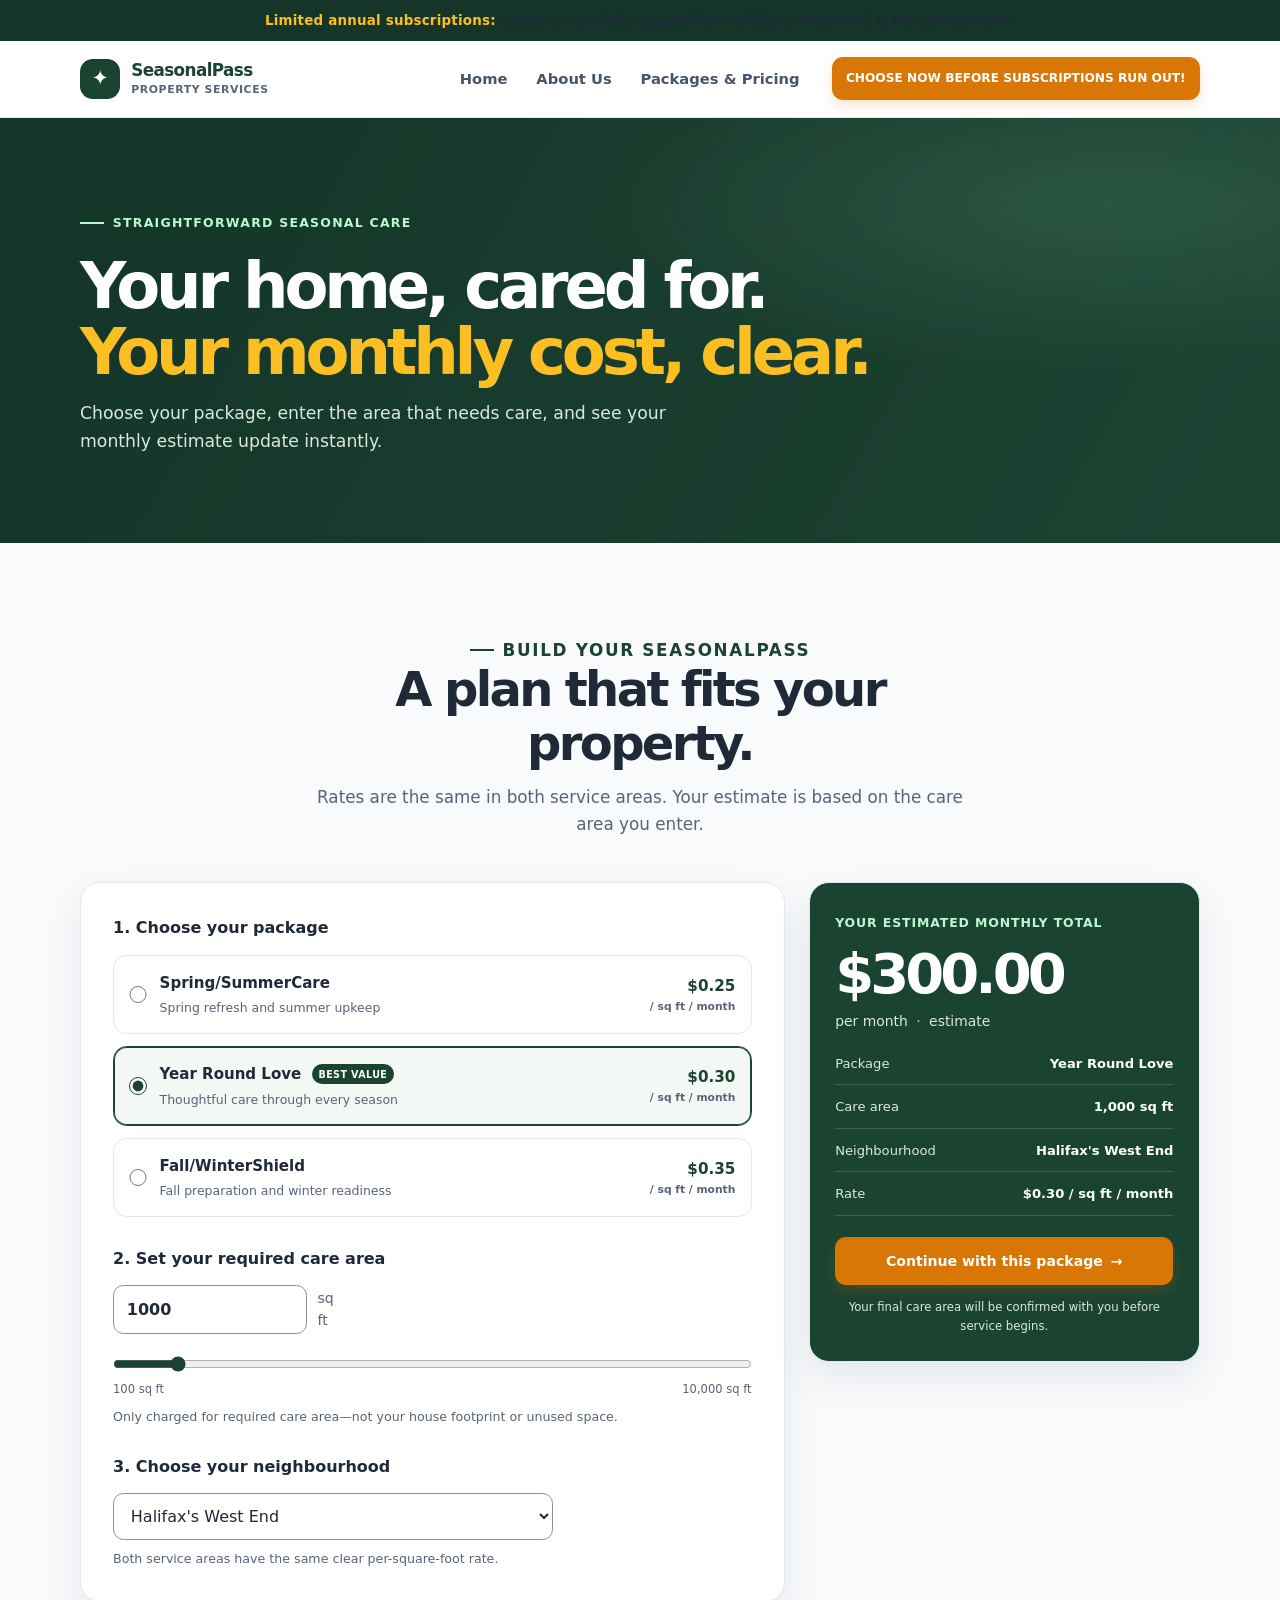
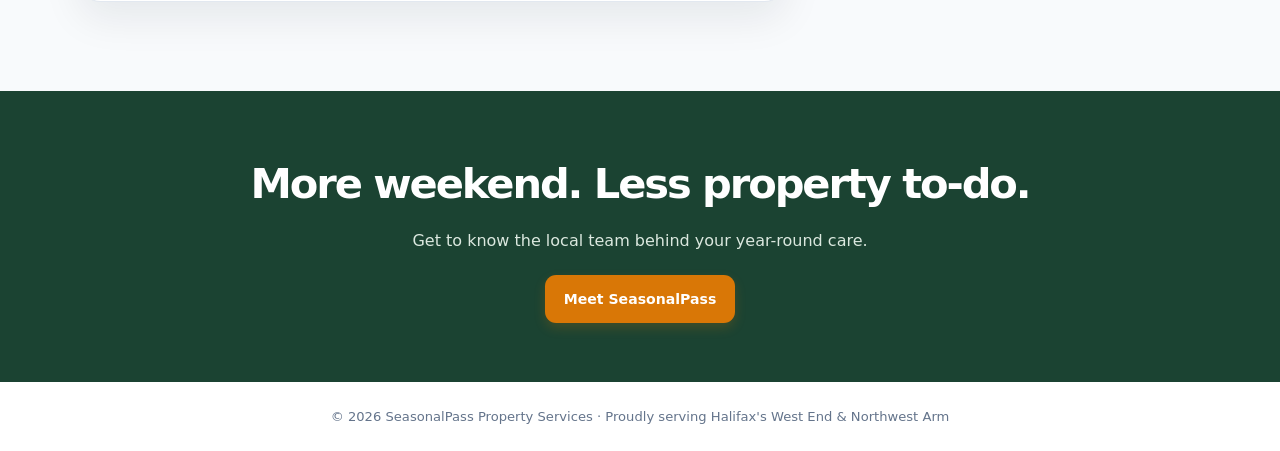
==== product.html @ 102d4890 "Done" ====
<!doctype html>
<html lang="en">
  <head>
    <meta charset="utf-8">
    <meta name="viewport" content="width=device-width, initial-scale=1">
    <meta name="theme-color" content="#1b4332">
    <meta name="description" content="Choose a SeasonalPass property-care package and get a clear monthly estimate for your Halifax home.">
    <title>Packages &amp; Pricing | SeasonalPass Property Services</title>
    <link rel="stylesheet" href="style.css">
    <script src="product.js" defer></script>
  </head>
  <body>
    <div class="scarcity-bar">
      <strong>Limited annual subscriptions:</strong> spots are strictly capped for Halifax's West End &amp; Northwest Arm.
    </div>

    <header class="site-header">
      <div class="container nav-wrap">
        <a class="brand" href="index.html" aria-label="SeasonalPass Property Services home">
          <span class="brand-mark" aria-hidden="true">✦</span>
          <span>SeasonalPass<small>Property Services</small></span>
        </a>
        <nav class="nav-links" aria-label="Main navigation">
          <a href="index.html">Home</a>
          <a href="about.html">About Us</a>
          <a href="product.html" aria-current="page">Packages &amp; Pricing</a>
        </nav>
        <div class="nav-actions">
          <a class="button button-small" href="product.html">CHOOSE NOW BEFORE SUBSCRIPTIONS RUN OUT!</a>
        </div>
      </div>
    </header>

    <main>
      <section class="product-intro">
        <div class="container">
          <p class="eyebrow">Straightforward seasonal care</p>
          <h1>Your home, cared for. <span>Your monthly cost, clear.</span></h1>
          <p>Choose your package, enter the area that needs care, and see your monthly estimate update instantly.</p>
        </div>
      </section>

      <section class="section product-section" aria-labelledby="estimate-heading">
        <div class="container">
          <div class="section-heading">
            <p class="eyebrow">Build your SeasonalPass</p>
            <h2 id="estimate-heading">A plan that fits your property.</h2>
            <p>Rates are the same in both service areas. Your estimate is based on the care area you enter.</p>
          </div>

          <div class="calculator-layout">
            <div class="calculator-panel">
              <fieldset class="package-options">
                <legend>1. Choose your package</legend>
                <label class="package-option">
                  <input type="radio" name="package" value="spring-summer" data-name="Spring/SummerCare" data-rate="0.25">
                  <span class="package-option-copy">
                    <strong>Spring/SummerCare</strong>
                    <small>Spring refresh and summer upkeep</small>
                  </span>
                  <span class="option-rate">$0.25 <small>/ sq ft / month</small></span>
                </label>
                <label class="package-option package-option-featured">
                  <input type="radio" name="package" value="year-round" data-name="Year Round Love" data-rate="0.30" checked>
                  <span class="package-option-copy">
                    <strong>Year Round Love <span class="best-value">Best Value</span></strong>
                    <small>Thoughtful care through every season</small>
                  </span>
                  <span class="option-rate">$0.30 <small>/ sq ft / month</small></span>
                </label>
                <label class="package-option">
                  <input type="radio" name="package" value="fall-winter" data-name="Fall/WinterShield" data-rate="0.35">
                  <span class="package-option-copy">
                    <strong>Fall/WinterShield</strong>
                    <small>Fall preparation and winter readiness</small>
                  </span>
                  <span class="option-rate">$0.35 <small>/ sq ft / month</small></span>
                </label>
              </fieldset>

              <div class="form-group">
                <label for="care-area">2. Set your required care area</label>
                <div class="area-input-row">
                  <input id="care-area" name="care-area" type="number" min="100" max="10000" step="1" value="1000" inputmode="numeric" aria-describedby="area-help area-error">
                  <span>sq ft</span>
                </div>
                  <label class="visually-hidden" for="care-area-slider">Adjust required care area in square feet</label>
                <input id="care-area-slider" class="area-slider" type="range" min="100" max="10000" step="1" value="1000" aria-label="Required care area in square feet" aria-describedby="area-help">
                <div class="range-ends" aria-hidden="true"><span>100 sq ft</span><span>10,000 sq ft</span></div>
                <p id="area-help" class="field-help">Only charged for required care area—not your house footprint or unused space.</p>
                <p id="area-error" class="field-error" aria-live="polite"></p>
              </div>

              <div class="form-group">
                <label for="neighborhood">3. Choose your neighbourhood</label>
                <select id="neighborhood" name="neighborhood">
                  <option value="west-end">Halifax's West End</option>
                  <option value="northwest-arm">Northwest Arm</option>
                </select>
                <p class="field-help">Both service areas have the same clear per-square-foot rate.</p>
              </div>
            </div>

            <aside class="estimate-panel" aria-label="Live monthly estimate">
              <span class="estimate-label">Your estimated monthly total</span>
              <p id="monthly-total" class="monthly-total" aria-live="polite">$300.00</p>
              <p class="estimate-period">per month <span>·</span> estimate</p>
              <dl class="estimate-breakdown">
                <div><dt>Package</dt><dd id="estimate-package">Year Round Love</dd></div>
                <div><dt>Care area</dt><dd id="estimate-area">1,000 sq ft</dd></div>
                <div><dt>Neighbourhood</dt><dd id="estimate-neighborhood">Halifax's West End</dd></div>
                <div><dt>Rate</dt><dd id="estimate-rate">$0.30 / sq ft / month</dd></div>
              </dl>
              <button class="button estimate-button" id="confirm-selection" type="button">Continue with this package <span aria-hidden="true">→</span></button>
              <p class="estimate-disclaimer">Your final care area will be confirmed with you before service begins.</p>
            </aside>
          </div>
        </div>
      </section>

      <section class="final-cta">
        <div class="container">
          <h2>More weekend. Less property to-do.</h2>
          <p>Get to know the local team behind your year-round care.</p>
          <a class="button" href="about.html">Meet SeasonalPass</a>
        </div>
      </section>
    </main>

    <footer class="site-footer">
      <div class="container">
        <p>© 2026 SeasonalPass Property Services · Proudly serving Halifax's West End &amp; Northwest Arm</p>
      </div>
    </footer>

    <dialog class="confirmation-modal" id="confirmation-modal" aria-labelledby="confirmation-heading">
      <div class="modal-content">
        <form method="dialog">
          <button class="modal-close" type="submit" aria-label="Close confirmation dialog">×</button>
        </form>
        <p class="eyebrow">Your selection</p>
        <h2 id="confirmation-heading">Your SeasonalPass estimate</h2>
        <p class="modal-total" id="modal-total"></p>
        <dl class="estimate-breakdown modal-breakdown">
          <div><dt>Package</dt><dd id="modal-package"></dd></div>
          <div><dt>Care area</dt><dd id="modal-area"></dd></div>
          <div><dt>Neighbourhood</dt><dd id="modal-neighborhood"></dd></div>
          <div><dt>Rate</dt><dd id="modal-rate"></dd></div>
        </dl>
        <p class="modal-note">This is an estimate based on your selections. Our local team will confirm the required care area with you.</p>
        <a class="button modal-link" href="about.html">Learn about our local team</a>
      </div>
    </dialog>
  </body>
</html>
---- style.css ----
:root {
  color-scheme: light;
  --forest: #1b4332;
  --forest-dark: #143528;
  --forest-soft: #eaf2ed;
  --slate: #1f2937;
  --muted: #586477;
  --surface: #ffffff;
  --background: #f8fafc;
  --border: #e2e8f0;
  --amber: #d97706;
  --amber-hover: #f59e0b;
  --shadow: 0 16px 40px rgb(15 23 42 / 8%);
  --radius: 1.25rem;
  font-family: Inter, ui-sans-serif, system-ui, -apple-system, BlinkMacSystemFont, "Segoe UI", sans-serif;
  font-synthesis: none;
  text-rendering: optimizeLegibility;
}

* {
  box-sizing: border-box;
}

html {
  scroll-behavior: smooth;
}

body {
  margin: 0;
  color: var(--slate);
  background: var(--background);
  line-height: 1.6;
}

a {
  color: inherit;
  text-decoration: none;
}

button,
a {
  -webkit-tap-highlight-color: transparent;
}

a:focus-visible {
  outline: 3px solid var(--forest);
  outline-offset: 4px;
}

button:focus-visible,
input:focus-visible,
select:focus-visible {
  outline: 3px solid var(--forest);
  outline-offset: 3px;
}

.hero a:focus-visible,
.final-cta a:focus-visible,
.estimate-panel button:focus-visible {
  outline-color: #fbbf24;
}

.container {
  width: min(1120px, calc(100% - 3rem));
  margin-inline: auto;
}

.scarcity-bar {
  padding: 0.6rem 1rem;
  color: var(--slate);
  background: var(--forest-dark);
  text-align: center;
  font-size: 0.84rem;
  font-weight: 650;
  letter-spacing: 0.015em;
}

.scarcity-bar strong {
  color: #fbbf24;
}

.site-header {
  position: sticky;
  z-index: 20;
  top: 0;
  border-bottom: 1px solid rgb(226 232 240 / 85%);
  background: rgb(255 255 255 / 94%);
  backdrop-filter: blur(14px);
}

.nav-wrap,
.nav-links,
.nav-actions {
  display: flex;
  align-items: center;
}

.nav-wrap {
  min-height: 76px;
  justify-content: space-between;
  gap: 1.5rem;
}

.brand {
  display: inline-flex;
  align-items: center;
  gap: 0.7rem;
  color: var(--forest);
  font-size: 1.05rem;
  font-weight: 800;
  letter-spacing: -0.035em;
  line-height: 1.15;
}

.brand-mark {
  display: grid;
  width: 2.5rem;
  aspect-ratio: 1;
  place-items: center;
  border-radius: 0.8rem;
  color: white;
  background: var(--forest);
  font-size: 1.3rem;
}

.brand small {
  display: block;
  margin-top: 0.18rem;
  color: var(--muted);
  font-size: 0.68rem;
  font-weight: 650;
  letter-spacing: 0.055em;
  text-transform: uppercase;
}

.nav-links {
  gap: 1.8rem;
  margin-left: auto;
  color: #475569;
  font-size: 0.92rem;
  font-weight: 650;
}

.nav-links a,
.text-link {
  transition: color 180ms ease;
}

.nav-links a:hover,
.text-link:hover {
  color: var(--forest);
}

.nav-actions {
  margin-left: 0.5rem;
}

.button {
  display: inline-flex;
  min-height: 3rem;
  align-items: center;
  justify-content: center;
  gap: 0.5rem;
  padding: 0.8rem 1.15rem;
  border: 0;
  border-radius: 0.7rem;
  background: var(--amber);
  box-shadow: 0 5px 12px rgb(217 119 6 / 20%);
  color: #fff;
  cursor: pointer;
  font: inherit;
  font-size: 0.88rem;
  font-weight: 800;
  line-height: 1.3;
  text-align: center;
  transition: background 180ms ease, box-shadow 180ms ease, transform 180ms ease;
}

.button:hover {
  transform: translateY(-2px);
  background: var(--amber-hover);
  color: var(--slate);
  box-shadow: 0 9px 18px rgb(180 83 9 / 24%);
}

.button-small {
  min-height: 2.7rem;
  padding: 0.7rem 0.9rem;
  font-size: 0.76rem;
}

.hero {
  position: relative;
  overflow: hidden;
  padding: clamp(4.5rem, 9vw, 7.5rem) 0;
  color: #fff;
  background:
    radial-gradient(ellipse at 82% 18%, rgb(167 243 208 / 13%), transparent 34%),
    linear-gradient(120deg, #143528 0%, #1b4332 58%, #285c43 100%);
}

.hero::after {
  position: absolute;
  right: -9rem;
  bottom: -19rem;
  width: 38rem;
  aspect-ratio: 1;
  border: 1px solid rgb(255 255 255 / 10%);
  border-radius: 50%;
  box-shadow: 0 0 0 3rem rgb(255 255 255 / 3%), 0 0 0 7rem rgb(255 255 255 / 2%);
  content: "";
  pointer-events: none;
}

.hero-grid {
  position: relative;
  z-index: 1;
  display: grid;
  align-items: center;
  gap: 4rem;
  grid-template-columns: minmax(0, 1.2fr) minmax(260px, 0.8fr);
}

.eyebrow {
  display: inline-flex;
  align-items: center;
  gap: 0.55rem;
  margin: 0 0 1.25rem;
  color: #bbf7d0;
  font-size: 0.78rem;
  font-weight: 800;
  letter-spacing: 0.1em;
  text-transform: uppercase;
}

.eyebrow::before {
  width: 1.5rem;
  height: 2px;
  background: currentColor;
  content: "";
}

h1,
h2,
h3,
p {
  margin-top: 0;
}

h1 {
  max-width: 760px;
  margin-bottom: 1.3rem;
  font-size: clamp(2.6rem, 5.4vw, 4.5rem);
  font-weight: 780;
  letter-spacing: -0.065em;
  line-height: 1.04;
}

.hero h1 span {
  color: #fbbf24;
}

.hero-copy {
  max-width: 620px;
  margin-bottom: 1.8rem;
  color: #dbe8df;
  font-size: clamp(1.05rem, 1.8vw, 1.2rem);
}

.hero .button {
  min-height: 3.35rem;
  padding-inline: 1.35rem;
}

.hero-note {
  display: flex;
  align-items: center;
  gap: 0.6rem;
  margin: 1.15rem 0 0;
  color: #dbe8df;
  font-size: 0.85rem;
}

.hero-note span {
  color: #fbbf24;
}

.hero-card {
  padding: 1.6rem;
  border: 1px solid rgb(255 255 255 / 16%);
  border-radius: var(--radius);
  background: rgb(255 255 255 / 9%);
  box-shadow: 0 25px 55px rgb(0 0 0 / 14%);
  backdrop-filter: blur(8px);
}

.hero-card-label {
  margin-bottom: 1rem;
  color: #bbf7d0;
  font-size: 0.76rem;
  font-weight: 800;
  letter-spacing: 0.08em;
  text-transform: uppercase;
}

.season-list {
  display: grid;
  gap: 0.7rem;
  margin: 0;
  padding: 0;
  list-style: none;
}

.season-list li {
  display: flex;
  align-items: center;
  gap: 0.85rem;
  padding: 0.85rem;
  border-radius: 0.8rem;
  background: rgb(255 255 255 / 8%);
  font-weight: 650;
}

.season-icon {
  display: grid;
  width: 2.35rem;
  aspect-ratio: 1;
  place-items: center;
  border-radius: 0.65rem;
  background: rgb(255 255 255 / 12%);
  font-size: 1.1rem;
}

.section {
  padding: clamp(4rem, 7vw, 6rem) 0;
}

.section-heading {
  max-width: 660px;
  margin: 0 auto 2.8rem;
  text-align: center;
}

.section-heading .eyebrow {
  justify-content: center;
  color: var(--forest);
}

.section-heading h2 {
  margin-bottom: 0.8rem;
  color: var(--slate);
  font-size: clamp(2rem, 4vw, 3rem);
  letter-spacing: -0.055em;
  line-height: 1.12;
}

.section-heading p {
  margin-bottom: 0;
  color: var(--muted);
  font-size: 1.05rem;
}

.benefit-grid,
.package-grid,
.review-grid {
  display: grid;
  gap: 1.25rem;
  grid-template-columns: repeat(3, minmax(0, 1fr));
}

.benefit-card,
.package-card,
.review-card {
  border: 1px solid var(--border);
  border-radius: var(--radius);
  background: var(--surface);
  box-shadow: var(--shadow);
  transition: box-shadow 200ms ease, transform 200ms ease;
}

.benefit-card:hover,
.package-card:hover,
.review-card:hover {
  transform: translateY(-4px);
  box-shadow: 0 20px 48px rgb(15 23 42 / 12%);
}

.benefit-card {
  padding: 1.6rem;
}

.icon-tile {
  display: grid;
  width: 3rem;
  aspect-ratio: 1;
  margin-bottom: 1.2rem;
  place-items: center;
  border-radius: 0.9rem;
  color: var(--forest);
  background: var(--forest-soft);
  font-size: 1.35rem;
}

.benefit-card h3,
.package-card h3 {
  margin-bottom: 0.55rem;
  font-size: 1.12rem;
  letter-spacing: -0.025em;
}

.benefit-card p,
.package-card p {
  margin-bottom: 0;
  color: var(--muted);
  font-size: 0.94rem;
}

.packages-section {
  background: #eef3f0;
}

.package-card {
  position: relative;
  display: flex;
  flex-direction: column;
  padding: 1.7rem;
  box-shadow: 0 10px 28px rgb(15 23 42 / 5%);
}

.package-card.featured {
  border: 2px solid var(--forest);
  box-shadow: 0 16px 36px rgb(27 67 50 / 14%);
}

.package-tag {
  align-self: flex-start;
  margin: -0.15rem 0 1rem;
  padding: 0.35rem 0.65rem;
  border-radius: 999px;
  color: var(--forest);
  background: var(--forest-soft);
  font-size: 0.7rem;
  font-weight: 850;
  letter-spacing: 0.05em;
  text-transform: uppercase;
}

.featured .package-tag {
  color: #fff;
  background: var(--forest);
}

.price {
  margin: 1rem 0 0.2rem;
  color: var(--forest);
  font-size: 2rem;
  font-weight: 850;
  letter-spacing: -0.06em;
}

.price span {
  color: var(--muted);
  font-size: 0.84rem;
  font-weight: 600;
  letter-spacing: 0;
}

.package-note {
  margin: 0 0 1.4rem !important;
  font-size: 0.8rem !important;
}

.package-card .button {
  width: 100%;
  margin-top: auto;
}

.pricing-note {
  margin: 1.5rem 0 0;
  color: var(--muted);
  font-size: 0.84rem;
  text-align: center;
}

.trust-section {
  background: var(--surface);
}

.review-card {
  padding: 1.5rem;
  box-shadow: 0 8px 26px rgb(15 23 42 / 5%);
}

.stars {
  margin-bottom: 0.9rem;
  color: var(--amber);
  letter-spacing: 0.13em;
}

.review-card blockquote {
  margin: 0 0 1.25rem;
  color: #334155;
  font-size: 0.96rem;
}

.reviewer {
  display: flex;
  align-items: center;
  gap: 0.75rem;
  color: var(--slate);
  font-size: 0.86rem;
  font-weight: 750;
}

.reviewer small {
  display: block;
  color: var(--muted);
  font-size: 0.77rem;
  font-weight: 550;
}

.avatar {
  display: grid;
  width: 2.5rem;
  aspect-ratio: 1;
  place-items: center;
  border-radius: 50%;
  color: var(--forest);
  background: var(--forest-soft);
  font-weight: 850;
}

.guarantee {
  display: flex;
  align-items: center;
  justify-content: center;
  gap: 0.8rem;
  max-width: 780px;
  margin: 2rem auto 0;
  padding: 1rem 1.25rem;
  border: 1px solid #cfe0d4;
  border-radius: 0.9rem;
  color: var(--forest);
  background: #f4f8f5;
  font-size: 0.92rem;
  font-weight: 700;
  text-align: center;
}

.guarantee-icon {
  flex: 0 0 auto;
  font-size: 1.35rem;
}

.final-cta {
  padding: 3.7rem 0;
  color: #fff;
  background: var(--forest);
  text-align: center;
}

.final-cta h2 {
  margin-bottom: 0.7rem;
  font-size: clamp(1.8rem, 4vw, 2.6rem);
  letter-spacing: -0.05em;
}

.final-cta p {
  margin-bottom: 1.3rem;
  color: #dbe8df;
}

.site-footer {
  padding: 1.5rem 0;
  color: #64748b;
  background: #fff;
  font-size: 0.82rem;
  text-align: center;
}

.site-footer p {
  margin: 0;
}

@media (max-width: 900px) {
  .nav-wrap {
    flex-wrap: wrap;
    justify-content: center;
    padding-block: 0.75rem;
  }

  .brand {
    margin-right: auto;
  }

  .nav-links {
    order: 3;
    width: 100%;
    justify-content: center;
    padding-top: 0.5rem;
    border-top: 1px solid var(--border);
  }

  .nav-actions {
    margin-left: 0;
  }

  .hero-grid {
    gap: 2.5rem;
  }
}

.visually-hidden:not(:focus):not(:active) {
  position: absolute;
  overflow: hidden;
  width: 1px;
  height: 1px;
  padding: 0;
  border: 0;
  clip: rect(0, 0, 0, 0);
  clip-path: inset(50%);
  white-space: nowrap;
}

@media (max-width: 820px) {
  .benefit-grid,
  .package-grid,
  .review-grid,
  .capacity-grid,
  .team-grid,
  .hero-grid,
  .about-story-grid,
  .pricing-explainer,
  .calculator-layout {
    grid-template-columns: minmax(0, 1fr);
  }

  .about-story-grid {
    gap: 1.75rem;
  }

  .estimate-panel {
    position: static;
  }
}

@media (min-width: 681px) and (max-width: 820px) {
  .hero-card {
    max-width: 520px;
  }
}

@media (max-width: 680px) {
  .nav-actions {
    min-width: 0;
  }

  .nav-actions .button {
    width: 100%;
    overflow-wrap: anywhere;
  }

  .nav-links {
    flex-wrap: wrap;
  }
}

@media (max-width: 680px) {
  .container {
    width: min(100% - 2rem, 520px);
  }

  .scarcity-bar {
    font-size: 0.74rem;
  }

  .nav-wrap {
    min-height: auto;
    gap: 0.75rem;
  }

  .brand {
    font-size: 0.94rem;
  }

  .nav-actions .button {
    max-width: 190px;
    min-height: 2.6rem;
    padding: 0.55rem 0.7rem;
    font-size: 0.67rem;
  }

  .nav-links {
    gap: 1.3rem;
    font-size: 0.85rem;
  }

  .hero {
    padding-block: 4.2rem;
  }

  .hero-grid {
    grid-template-columns: 1fr;
  }

  .hero-card {
    max-width: 480px;
  }

  .benefit-grid,
  .package-grid,
  .review-grid {
    grid-template-columns: 1fr;
  }

  .section {
    padding-block: 3.6rem;
  }

  .section-heading {
    margin-bottom: 2rem;
  }

  .benefit-card,
  .package-card {
    padding: 1.4rem;
  }

  .guarantee {
    align-items: flex-start;
    text-align: left;
  }
}

@media (prefers-reduced-motion: reduce) {
  *,
  *::before,
  *::after {
    scroll-behavior: auto !important;
    transition-duration: 0.01ms !important;
  }
}

.about-hero {
  padding-block: clamp(4rem, 7vw, 6rem);
}

.about-mission {
  margin-bottom: 1.2rem;
  color: #fff;
  font-size: 1.18rem;
  font-weight: 650;
  letter-spacing: -0.02em;
  line-height: 1.45;
}

.about-promise-list {
  gap: 0.5rem;
}

.about-promise-list li {
  padding: 0.65rem;
  font-size: 0.9rem;
}

.about-story-grid {
  display: grid;
  align-items: start;
  gap: 4rem;
  grid-template-columns: minmax(0, 0.8fr) minmax(0, 1.2fr);
}

.about-story-grid h2 {
  margin-bottom: 0;
  color: var(--slate);
  font-size: clamp(2rem, 4vw, 2.8rem);
  letter-spacing: -0.055em;
  line-height: 1.12;
}

.about-story-grid .eyebrow {
  color: #527a63;
}

.about-body-copy {
  color: #475569;
  font-size: 1.04rem;
}

.about-body-copy p:last-child {
  margin-bottom: 0;
}

.capacity-grid,
.team-grid {
  display: grid;
  gap: 1.25rem;
  grid-template-columns: repeat(3, minmax(0, 1fr));
}

.pricing-explainer {
  display: grid;
  overflow: hidden;
  border: 1px solid var(--border);
  border-radius: var(--radius);
  background: #fff;
  box-shadow: var(--shadow);
  grid-template-columns: 0.8fr 1.2fr;
}

.pricing-rate {
  display: flex;
  flex-direction: column;
  justify-content: center;
  padding: clamp(1.6rem, 4vw, 3rem);
  color: #fff;
  background: var(--forest);
}

.pricing-label {
  color: #bbf7d0;
  font-size: 0.78rem;
  font-weight: 800;
  letter-spacing: 0.08em;
  text-transform: uppercase;
}

.pricing-rate .price {
  margin-top: 0.8rem;
  color: #fff;
  font-size: clamp(2.2rem, 4vw, 3rem);
}

.pricing-rate .price span {
  color: #dbe8df;
}

.pricing-rate .package-note {
  margin-bottom: 0 !important;
  color: #dbe8df;
}

.pricing-details {
  padding: clamp(1.6rem, 4vw, 3rem);
}

.pricing-details h3 {
  margin-bottom: 0.7rem;
  font-size: 1.4rem;
  letter-spacing: -0.035em;
}

.pricing-details > p {
  color: var(--muted);
}

.pricing-formula {
  display: flex;
  align-items: center;
  justify-content: space-between;
  gap: 0.6rem;
  margin-top: 1.3rem;
  padding: 1rem;
  border-radius: 0.8rem;
  color: var(--forest);
  background: var(--forest-soft);
  font-size: 0.85rem;
  font-weight: 750;
  text-align: center;
}

.formula-times {
  color: var(--forest);
  font-size: 1.2rem;
}

.pricing-details .pricing-footnote {
  margin: 0.7rem 0 0;
  font-size: 0.8rem;
}

.team-card {
  border: 1px solid var(--border);
}

.team-avatar {
  display: grid;
  width: 3.5rem;
  aspect-ratio: 1;
  margin-bottom: 1rem;
  place-items: center;
  border: 3px solid #fff;
  border-radius: 50%;
  color: #fff;
  background: linear-gradient(145deg, #527a63, var(--forest));
  box-shadow: 0 0 0 1px #cfe0d4;
  font-size: 1rem;
  font-weight: 800;
}

.team-role {
  margin-bottom: 0.4rem;
  color: #527a63;
  font-size: 0.72rem;
  font-weight: 800;
  letter-spacing: 0.06em;
  text-transform: uppercase;
}

.team-card h3 {
  margin-bottom: 0.55rem;
  font-size: 1.18rem;
}

@media (max-width: 900px) {
  .about-story-grid {
    gap: 2rem;
  }
}

@media (max-width: 680px) {
  .about-story-grid,
  .capacity-grid,
  .team-grid,
  .pricing-explainer {
    grid-template-columns: 1fr;
  }

  .pricing-formula {
    flex-wrap: wrap;
  }
}

.product-intro {
  padding: clamp(3.5rem, 7vw, 5.5rem) 0;
  color: #fff;
  background:
    radial-gradient(ellipse at 86% 20%, rgb(167 243 208 / 12%), transparent 35%),
    linear-gradient(120deg, #143528, var(--forest));
}

.product-intro .eyebrow {
  color: #bbf7d0;
}

.product-intro h1 {
  max-width: 800px;
  margin-bottom: 0.9rem;
  font-size: clamp(2.4rem, 5vw, 4rem);
}

.product-intro h1 span {
  color: #fbbf24;
}

.product-intro .container > p:last-child {
  max-width: 650px;
  margin-bottom: 0;
  color: #dbe8df;
  font-size: 1.08rem;
}

.product-section {
  background: var(--background);
}

.calculator-layout {
  display: grid;
  align-items: start;
  gap: 1.5rem;
  grid-template-columns: minmax(0, 1.35fr) minmax(290px, 0.75fr);
}

.calculator-panel,
.estimate-panel {
  border: 1px solid var(--border);
  border-radius: var(--radius);
  background: #fff;
  box-shadow: var(--shadow);
}

.calculator-panel {
  padding: clamp(1.25rem, 3vw, 2rem);
}

.package-options {
  display: grid;
  gap: 0.75rem;
  margin: 0 0 1.8rem;
  padding: 0;
  border: 0;
}

.package-options legend,
.form-group > label {
  display: block;
  margin-bottom: 0.85rem;
  color: var(--slate);
  font-size: 1rem;
  font-weight: 800;
}

.package-options legend {
  padding: 0;
}

.package-option {
  display: grid;
  align-items: center;
  gap: 0.8rem;
  padding: 0.95rem;
  border: 1px solid var(--border);
  border-radius: 0.85rem;
  cursor: pointer;
  grid-template-columns: auto minmax(0, 1fr) auto;
  transition: border-color 180ms ease, background 180ms ease;
}

.package-option:has(input:checked) {
  border-color: var(--forest);
  background: #f4f8f5;
  box-shadow: inset 0 0 0 1px var(--forest);
}

.package-option input {
  width: 1.1rem;
  height: 1.1rem;
  margin: 0;
  accent-color: var(--forest);
}

.package-option-copy strong {
  display: block;
  color: var(--slate);
  font-size: 0.94rem;
}

.package-option-copy small {
  display: block;
  margin-top: 0.2rem;
  color: var(--muted);
  font-size: 0.78rem;
}

.option-rate {
  color: var(--forest);
  font-size: 0.95rem;
  font-weight: 850;
  text-align: right;
  white-space: nowrap;
}

.option-rate small {
  display: block;
  color: var(--muted);
  font-size: 0.67rem;
  font-weight: 600;
}

.best-value {
  display: inline-block;
  margin-left: 0.35rem;
  padding: 0.15rem 0.4rem;
  border-radius: 999px;
  color: #fff;
  background: var(--forest);
  font-size: 0.6rem;
  letter-spacing: 0.04em;
  text-transform: uppercase;
  vertical-align: 0.1rem;
}

.form-group {
  margin-top: 1.7rem;
}

.area-input-row {
  display: flex;
  width: min(100%, 230px);
  align-items: center;
  gap: 0.65rem;
}

.area-input-row input,
.form-group select {
  min-height: 2.9rem;
  padding: 0.65rem 0.8rem;
  border: 1px solid #8291a3;
  border-radius: 0.65rem;
  color: var(--slate);
  background: #fff;
  font: inherit;
}

.area-input-row input {
  width: 100%;
  font-size: 1rem;
  font-weight: 700;
}

.area-input-row span {
  color: var(--muted);
  font-size: 0.88rem;
}

.form-group select {
  width: 100%;
  max-width: 440px;
}

.area-input-row input:focus-visible,
.form-group select:focus-visible,
.package-option:focus-within {
  outline: 3px solid var(--forest);
  outline-offset: 2px;
  border-color: var(--forest);
}

.area-input-row input[aria-invalid="true"] {
  border-color: #b91c1c;
}

.area-slider {
  width: 100%;
  margin: 1.4rem 0 0;
  accent-color: var(--forest);
  cursor: pointer;
}

.range-ends {
  display: flex;
  justify-content: space-between;
  color: var(--muted);
  font-size: 0.72rem;
}

.field-help,
.field-error {
  margin: 0.55rem 0 0;
  color: var(--muted);
  font-size: 0.79rem;
}

.field-error {
  color: #b91c1c;
}

.estimate-panel {
  position: sticky;
  top: 7rem;
  padding: 1.6rem;
  color: #fff;
  background: var(--forest);
}

.estimate-label {
  color: #bbf7d0;
  font-size: 0.78rem;
  font-weight: 800;
  letter-spacing: 0.07em;
  text-transform: uppercase;
}

.monthly-total {
  margin: 0.55rem 0 0;
  font-size: clamp(2.7rem, 5vw, 3.5rem);
  font-weight: 850;
  letter-spacing: -0.07em;
  line-height: 1.1;
}

.estimate-period {
  margin: 0.3rem 0 1.3rem;
  color: #dbe8df;
  font-size: 0.87rem;
}

.estimate-period span {
  padding-inline: 0.25rem;
  color: #fbbf24;
}

.estimate-breakdown {
  display: grid;
  gap: 0.7rem;
  margin: 0;
}

.estimate-breakdown div {
  display: flex;
  justify-content: space-between;
  gap: 0.8rem;
  padding-bottom: 0.65rem;
  border-bottom: 1px solid rgb(255 255 255 / 16%);
  font-size: 0.82rem;
}

.estimate-breakdown dt {
  color: #dbe8df;
}

.estimate-breakdown dd {
  margin: 0;
  font-weight: 700;
  text-align: right;
}

.estimate-button {
  width: 100%;
  margin-top: 1.35rem;
}

.estimate-button:disabled {
  opacity: 0.55;
  cursor: not-allowed;
  transform: none;
}

.estimate-disclaimer {
  margin: 0.8rem 0 0;
  color: #dbe8df;
  font-size: 0.73rem;
  text-align: center;
}

.confirmation-modal {
  width: min(100% - 2rem, 510px);
  max-width: 510px;
  padding: 0;
  border: 0;
  border-radius: var(--radius);
  color: var(--slate);
  background: #fff;
  box-shadow: 0 30px 90px rgb(15 23 42 / 35%);
}

.confirmation-modal::backdrop {
  background: rgb(15 23 42 / 62%);
  backdrop-filter: blur(3px);
}

.modal-content {
  position: relative;
  padding: clamp(1.5rem, 5vw, 2.3rem);
}

.modal-content > .eyebrow {
  margin-bottom: 0.6rem;
  color: #527a63;
}

.modal-content h2 {
  max-width: 380px;
  margin-bottom: 0.75rem;
  font-size: 1.65rem;
  letter-spacing: -0.045em;
  line-height: 1.15;
}

.modal-close {
  position: absolute;
  top: 1rem;
  right: 1rem;
  display: grid;
  width: 2.4rem;
  aspect-ratio: 1;
  place-items: center;
  border: 0;
  border-radius: 50%;
  color: #475569;
  background: #f1f5f9;
  cursor: pointer;
  font: inherit;
  font-size: 1.5rem;
  line-height: 1;
}

.modal-close:hover {
  color: var(--forest);
  background: #e2e8f0;
}

.modal-total {
  margin-bottom: 1.2rem;
  color: var(--forest);
  font-size: 1.7rem;
  font-weight: 850;
  letter-spacing: -0.04em;
}

.modal-breakdown div {
  border-color: var(--border);
  color: var(--slate);
}

.modal-breakdown dt {
  color: var(--muted);
}

.modal-breakdown dd {
  color: var(--slate);
}

.modal-note {
  margin: 1rem 0 1.2rem;
  color: var(--muted);
  font-size: 0.84rem;
}

.modal-link {
  width: 100%;
}

@media (max-width: 900px) {
  .calculator-layout {
    grid-template-columns: minmax(0, 1fr);
  }

  .estimate-panel {
    position: static;
  }
}

@media (max-width: 520px) {
  .package-option {
    gap: 0.55rem;
    padding: 0.75rem;
    grid-template-columns: auto minmax(0, 1fr);
  }

  .option-rate {
    grid-column: 2;
    text-align: left;
  }

  .option-rate small {
    display: inline;
    margin-left: 0.2rem;
  }
}
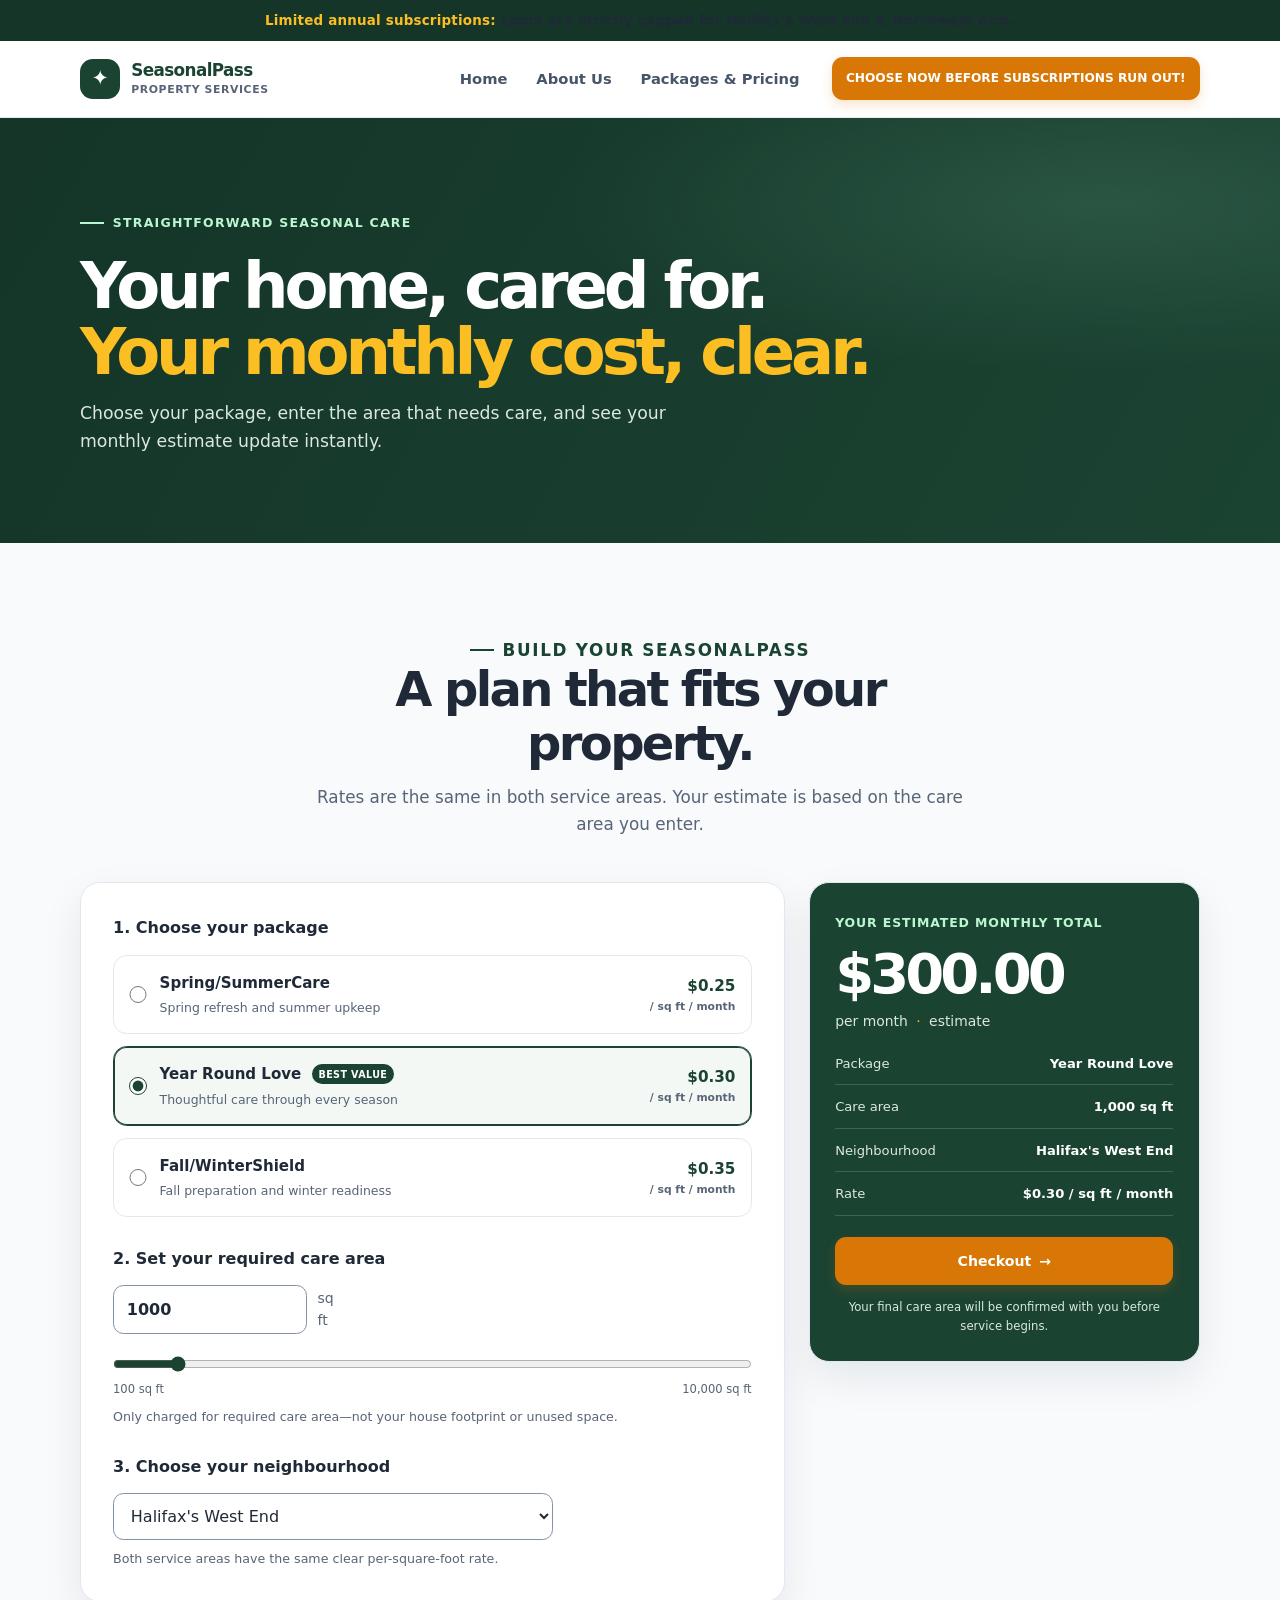
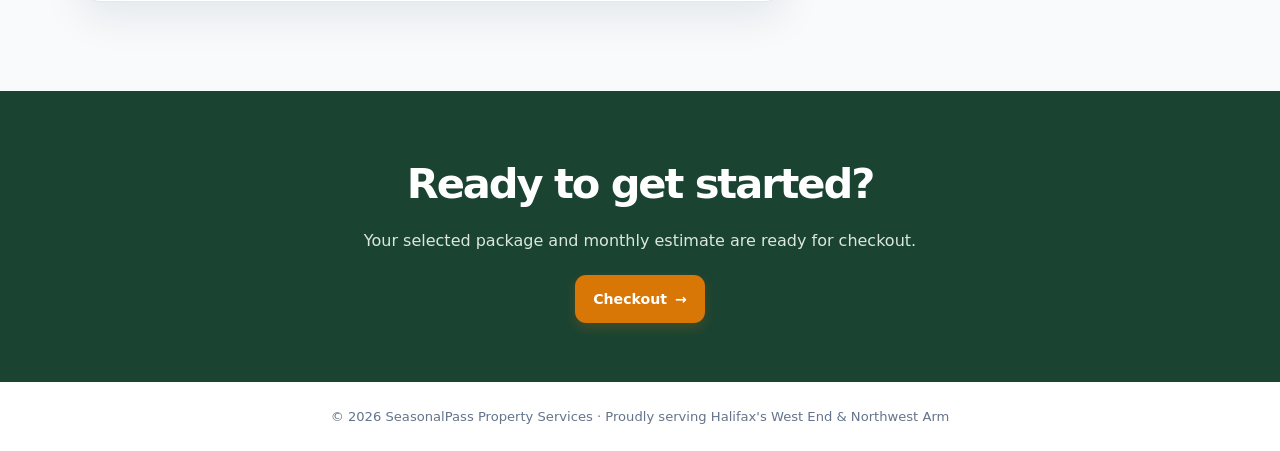
==== commit b86f1c0c: "Finally Done" ====
--- a/product.html
+++ b/product.html
@@ -111,7 +111,7 @@
                 <div><dt>Neighbourhood</dt><dd id="estimate-neighborhood">Halifax's West End</dd></div>
                 <div><dt>Rate</dt><dd id="estimate-rate">$0.30 / sq ft / month</dd></div>
               </dl>
-              <button class="button estimate-button" id="confirm-selection" type="button">Continue with this package <span aria-hidden="true">→</span></button>
+              <button class="button estimate-button" id="confirm-selection" type="button">Checkout <span aria-hidden="true">→</span></button>
               <p class="estimate-disclaimer">Your final care area will be confirmed with you before service begins.</p>
             </aside>
           </div>
@@ -120,9 +120,9 @@
 
       <section class="final-cta">
         <div class="container">
-          <h2>More weekend. Less property to-do.</h2>
-          <p>Get to know the local team behind your year-round care.</p>
-          <a class="button" href="about.html">Meet SeasonalPass</a>
+          <h2>Ready to get started?</h2>
+          <p>Your selected package and monthly estimate are ready for checkout.</p>
+          <button class="button" id="final-checkout" type="button">Checkout <span aria-hidden="true">→</span></button>
         </div>
       </section>
     </main>
@@ -133,23 +133,5 @@
       </div>
     </footer>
 
-    <dialog class="confirmation-modal" id="confirmation-modal" aria-labelledby="confirmation-heading">
-      <div class="modal-content">
-        <form method="dialog">
-          <button class="modal-close" type="submit" aria-label="Close confirmation dialog">×</button>
-        </form>
-        <p class="eyebrow">Your selection</p>
-        <h2 id="confirmation-heading">Your SeasonalPass estimate</h2>
-        <p class="modal-total" id="modal-total"></p>
-        <dl class="estimate-breakdown modal-breakdown">
-          <div><dt>Package</dt><dd id="modal-package"></dd></div>
-          <div><dt>Care area</dt><dd id="modal-area"></dd></div>
-          <div><dt>Neighbourhood</dt><dd id="modal-neighborhood"></dd></div>
-          <div><dt>Rate</dt><dd id="modal-rate"></dd></div>
-        </dl>
-        <p class="modal-note">This is an estimate based on your selections. Our local team will confirm the required care area with you.</p>
-        <a class="button modal-link" href="about.html">Learn about our local team</a>
-      </div>
-    </dialog>
   </body>
 </html>
--- a/style.css
+++ b/style.css
@@ -56,6 +56,7 @@
 
 .hero a:focus-visible,
 .final-cta a:focus-visible,
+.final-cta button:focus-visible,
 .estimate-panel button:focus-visible {
   outline-color: #fbbf24;
 }
@@ -1216,6 +1217,12 @@
   transform: none;
 }
 
+.final-cta .button:disabled {
+  opacity: 0.55;
+  cursor: not-allowed;
+  transform: none;
+}
+
 .estimate-disclaimer {
   margin: 0.8rem 0 0;
   color: #dbe8df;
@@ -1311,6 +1318,153 @@
   width: 100%;
 }
 
+.checkout-intro {
+  padding-block: clamp(3.5rem, 6vw, 5rem);
+}
+
+.checkout-section {
+  background: var(--background);
+}
+
+.checkout-layout {
+  display: grid;
+  align-items: start;
+  gap: 1.5rem;
+  grid-template-columns: repeat(2, minmax(0, 1fr));
+}
+
+.checkout-panel {
+  padding: clamp(1.3rem, 3vw, 2rem);
+  border: 1px solid var(--border);
+  border-radius: var(--radius);
+  background: #fff;
+  box-shadow: var(--shadow);
+}
+
+.checkout-panel .eyebrow {
+  margin-bottom: 0.55rem;
+  color: #527a63;
+}
+
+.checkout-panel h2 {
+  margin-bottom: 1.25rem;
+  font-size: 1.5rem;
+  letter-spacing: -0.04em;
+  line-height: 1.2;
+}
+
+.checkout-breakdown div {
+  border-color: var(--border);
+}
+
+.checkout-breakdown dt,
+.checkout-disclaimer,
+.checkout-demo-notice {
+  color: var(--muted);
+}
+
+.checkout-breakdown dd {
+  color: var(--slate);
+}
+
+.checkout-total {
+  margin: 1.3rem 0 0;
+  color: var(--forest);
+  font-size: 1.5rem;
+  font-weight: 850;
+  letter-spacing: -0.04em;
+}
+
+.checkout-disclaimer,
+.checkout-demo-notice,
+.checkout-payment-note {
+  font-size: 0.83rem;
+}
+
+.checkout-disclaimer {
+  margin: 1.1rem 0 0;
+}
+
+.checkout-demo-notice {
+  margin: -0.4rem 0 1.2rem;
+  padding: 0.8rem;
+  border-left: 3px solid var(--amber);
+  border-radius: 0.35rem;
+  background: #fff7ed;
+}
+
+.checkout-field {
+  margin-top: 1rem;
+}
+
+.checkout-field label {
+  display: block;
+  margin-bottom: 0.4rem;
+  color: var(--slate);
+  font-size: 0.9rem;
+  font-weight: 750;
+}
+
+.checkout-field input {
+  width: 100%;
+  min-height: 2.9rem;
+  padding: 0.65rem 0.8rem;
+  border: 1px solid #8291a3;
+  border-radius: 0.65rem;
+  color: var(--slate);
+  background: #fff;
+  font: inherit;
+}
+
+.checkout-field input:focus-visible {
+  border-color: var(--forest);
+}
+
+.checkout-payment-note {
+  margin: 1rem 0 0;
+  color: var(--muted);
+}
+
+.checkout-submit {
+  width: 100%;
+  margin-top: 1rem;
+}
+
+.checkout-success {
+  margin: 1rem 0 0;
+  padding: 1rem;
+  border-radius: 0.7rem;
+  color: var(--forest);
+  background: var(--forest-soft);
+  font-weight: 700;
+}
+
+.checkout-error {
+  margin: 0;
+  padding: 1rem;
+  border-radius: 0.7rem;
+  color: #991b1b;
+  background: #fef2f2;
+}
+
+.checkout-back-link {
+  display: inline-block;
+  margin-top: 1.4rem;
+  color: var(--forest);
+  font-size: 0.9rem;
+  font-weight: 750;
+}
+
+.checkout-back-link:hover {
+  text-decoration: underline;
+}
+
+.checkout-noscript {
+  padding: 1rem;
+  color: #991b1b;
+  text-align: center;
+}
+
 @media (max-width: 900px) {
   .calculator-layout {
     grid-template-columns: minmax(0, 1fr);
@@ -1318,6 +1472,10 @@
 
   .estimate-panel {
     position: static;
+  }
+
+  .checkout-layout {
+    grid-template-columns: minmax(0, 1fr);
   }
 }
 
